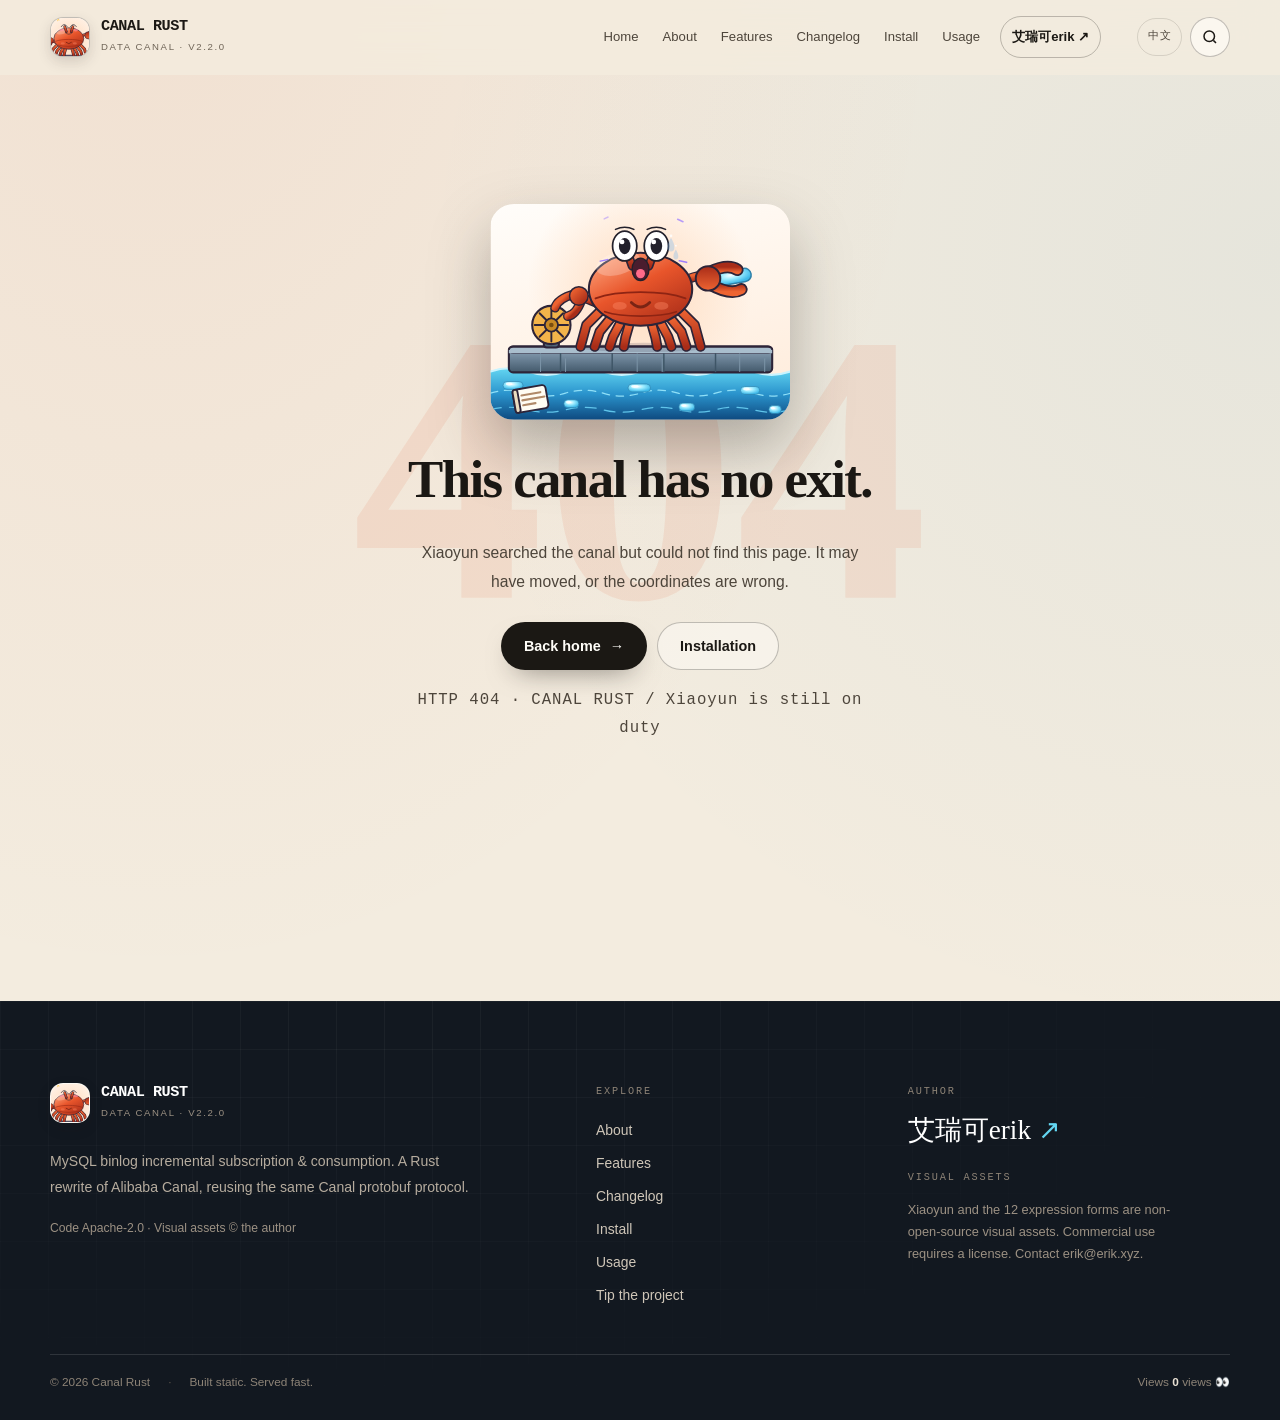
==== site/404.en.html @ bea49a5a "feat(site): 中英文官网、站内搜索、图片弹框与 SEO 新增 site/ 静态站点，覆盖首页、项目介绍、功能迭代、版本日志、安装文档、使用说明与 404。  - 中英文页面与独立图片资源，提" ====
<!DOCTYPE html>
<html lang="en">
<head>
  <meta charset="utf-8">
  <meta name="viewport" content="width=device-width, initial-scale=1">
  <title>404 · This canal has no exit · Canal Rust</title>
  <meta name="description" content="Page not found. Return to the Canal Rust homepage or read the installation and usage guides.">
  <meta name="theme-color" content="#f3ecdf">
  <meta name="author" content="艾瑞可erik">
  <meta name="robots" content="noindex,follow">
  <meta name="application-name" content="Canal Rust">
  <script>
    (function () {
      document.documentElement.classList.add('js');
      var p = location.pathname;
      if (p === '/canal') { location.replace('/canal/'); return; }
      if (p.indexOf('/canal/') === 0) {
        var base = document.createElement('base');
        base.href = '/canal/';
        document.head.insertBefore(base, document.head.firstChild);
      }
    })();
  </script>
  <link rel="icon" href="assets/img/pet-top-en.svg" type="image/svg+xml">
  <link rel="stylesheet" href="assets/css/core.css">
  <link rel="stylesheet" href="assets/css/error.css">
  <link rel="stylesheet" href="assets/css/lightbox.css">
  <link rel="stylesheet" href="assets/css/search.css">
  <noscript><style>.js .reveal{opacity:1;transform:none}</style></noscript>
  <script defer src="assets/js/site.js"></script>
  <script defer src="assets/js/search.js"></script>
</head>
<body>
  <a class="skip-link" href="404.en.html#main">Skip to main content</a>

  <header class="site-header">
    <div class="header-inner">
      <a class="brand" href="index.en.html" aria-label="Canal Rust home">
        <span class="brand-mark"><img src="assets/img/pet-top-en.svg" alt="" width="40" height="40"></span>
        <span><span class="brand-name">CANAL RUST</span><span class="brand-sub">DATA CANAL · v2.2.0</span></span>
      </a>
      <nav class="site-nav" id="site-nav" aria-label="Main navigation">
        <a href="index.en.html">Home</a>
        <a href="about.en.html">About</a>
        <a href="features.en.html">Features</a>
        <a href="changelog.en.html">Changelog</a>
        <a href="install.en.html">Install</a>
        <a href="usage.en.html">Usage</a>
        <a class="nav-author" href="https://erik.xyz" target="_blank" rel="noopener">艾瑞可erik <span aria-hidden="true">↗</span></a>
      </nav>
      <div class="header-tools">
        <a class="lang-switch" href="404.html" hreflang="zh-CN" lang="zh-CN" aria-label="Switch to Chinese">中文</a>
        <button class="search-toggle" type="button" aria-label="Search" aria-haspopup="dialog"><svg viewBox="0 0 24 24" width="18" height="18" fill="none" stroke="currentColor" stroke-width="2" aria-hidden="true"><circle cx="11" cy="11" r="7"/><path d="m20 20-3.5-3.5"/></svg></button>
        <button class="nav-toggle" type="button" aria-expanded="false" aria-controls="site-nav" aria-label="Open navigation menu">
          <span></span><span></span><span></span>
        </button>
      </div>
    </div>
  </header>

  <main id="main">

    <section class="error-page">
      <span class="error-code" aria-hidden="true">404</span>
      <div class="error-inner">
        <img class="error-pet" src="assets/img/pet-terrified-en.svg"
             alt="Xiaoyun · Terrified: Xiaoyun cannot find this page by the canal" width="720" height="520" fetchpriority="high">
        <h1>This canal has no exit.</h1>
        <p>Xiaoyun searched the canal but could not find this page. It may have moved, or the coordinates are wrong.</p>
        <div class="error-actions">
          <a class="btn btn-primary" href="index.en.html">Back home <span class="arrow" aria-hidden="true">→</span></a>
          <a class="btn btn-ghost" href="install.en.html">Installation</a>
        </div>
        <p class="error-hint">HTTP 404 · CANAL RUST / Xiaoyun is still on duty</p>
      </div>
    </section>

  </main>

  <footer class="site-footer">
    <div class="container">
      <div class="footer-grid">
        <div class="footer-intro">
          <a class="brand brand--footer" href="index.en.html" aria-label="Canal Rust home">
            <span class="brand-mark"><img src="assets/img/pet-top-en.svg" alt="" width="40" height="40"></span>
            <span><span class="brand-name">CANAL RUST</span><span class="brand-sub">DATA CANAL · v2.2.0</span></span>
          </a>
          <p>MySQL binlog incremental subscription &amp; consumption. A Rust rewrite of Alibaba Canal, reusing the same Canal protobuf protocol.</p>
          <p class="footer-license">Code Apache-2.0 · Visual assets © the author</p>
        </div>
        <nav class="footer-nav" aria-label="Footer navigation">
          <p class="footer-kicker">EXPLORE</p>
          <a href="about.en.html">About</a>
          <a href="features.en.html">Features</a>
          <a href="changelog.en.html">Changelog</a>
          <a href="install.en.html">Install</a>
          <a href="usage.en.html">Usage</a>
          <a href="index.en.html#support">Tip the project</a>
        </nav>
        <div class="footer-meta">
          <p class="footer-kicker">AUTHOR</p>
          <a class="footer-author" href="https://erik.xyz" target="_blank" rel="noopener">艾瑞可erik <span aria-hidden="true">↗</span></a>
          <p class="footer-kicker">VISUAL ASSETS</p>
          <p>Xiaoyun and the 12 expression forms are non-open-source visual assets. Commercial use requires a license. Contact erik@erik.xyz.</p>
        </div>
      </div>
      <div class="footer-bottom">
        <span>© 2026 Canal Rust</span><span class="footer-dot" aria-hidden="true">·</span><span>Built static. Served fast.</span>
        <div class="footer-info" id="busuanzi"><script async src="//busuanzi.ibruce.info/busuanzi/2.3/busuanzi.pure.mini.js"></script> <span id="busuanzi_container_page_pv"><span data-i18n="post.readA">Views</span> <b id="busuanzi_value_page_pv">0</b> <span data-i18n="post.readB">views 👀</span></span></div>
      </div>
    </div>
  </footer>

  <button class="backtop" id="backtop" type="button" aria-label="Back to top">
    <img src="assets/img/pet-top-en.svg" alt="" width="64" height="64" loading="lazy">
  </button>
</body>
</html>
---- site/assets/css/core.css ----
/* Canal Rust — shared shell, type, navigation, footer, utilities */

:root {
  --paper: #f3ecdf;
  --paper-2: #fbf7ef;
  --paper-3: #fffdf8;
  --ink: #1b1814;
  --ink-soft: #4d453b;
  --muted: #6f6558;
  --rust: #d9471f;
  --rust-deep: #a82c18;
  --water: #146a96;
  --water-light: #63d6f2;
  --gold: #e9a93c;
  --night: #121820;
  --night-2: #1a2330;
  --line: rgba(27, 24, 20, .13);
  --line-strong: rgba(27, 24, 20, .26);
  --sans: "Inter", "SF Pro Text", -apple-system, BlinkMacSystemFont, "Segoe UI",
    "PingFang SC", "Hiragino Sans GB", "Microsoft YaHei", "Noto Sans CJK SC", sans-serif;
  --serif: "Iowan Old Style", "Palatino Linotype", "Songti SC", "Noto Serif CJK SC",
    "Source Han Serif SC", "SimSun", serif;
  --mono: "SFMono-Regular", "Cascadia Code", "JetBrains Mono", "Noto Sans Mono CJK SC",
    Consolas, ui-monospace, monospace;
  --max: 1180px;
  --radius: 18px;
  --shadow: 0 24px 60px -30px rgba(27, 24, 20, .45);
}

*, *::before, *::after { box-sizing: border-box; }

html { scroll-behavior: smooth; color-scheme: light; }

body {
  margin: 0;
  font-family: var(--sans);
  font-size: 16px;
  line-height: 1.65;
  color: var(--ink);
  background-color: var(--paper);
  background-image:
    radial-gradient(ellipse at 12% -4%, rgba(217, 71, 31, .07), transparent 50%),
    radial-gradient(ellipse at 100% 18%, rgba(22, 118, 168, .06), transparent 48%);
  -webkit-font-smoothing: antialiased;
  text-rendering: optimizeLegibility;
}

body.nav-open { overflow: hidden; }

img, svg { display: block; max-width: 100%; }
a { color: inherit; text-decoration: none; }
button, input { font: inherit; }
h1, h2, h3, h4, p, ul, ol, dl, dd, figure { margin: 0; }
ul, ol { padding: 0; list-style: none; }

::selection { background: var(--rust); color: #fff; }
:focus-visible { outline: 2px solid var(--water); outline-offset: 3px; }

.container { width: min(var(--max), calc(100% - 48px)); margin-inline: auto; }

.skip-link {
  position: fixed; left: 16px; top: -64px; z-index: 200;
  padding: 10px 16px; border-radius: 0 0 10px 10px;
  background: var(--ink); color: var(--paper-3);
  transition: top .2s ease;
}
.skip-link:focus { top: 0; }

.sr-only {
  position: absolute; width: 1px; height: 1px; padding: 0; margin: -1px;
  overflow: hidden; clip: rect(0 0 0 0); white-space: nowrap; border: 0;
}

.mono { font-family: var(--mono); font-variant-numeric: tabular-nums; }
.muted { color: var(--muted); }
.accent { color: var(--rust-deep); }
.nowrap { white-space: nowrap; }

/* ---------- Header ---------- */

.site-header {
  position: sticky; top: 0; z-index: 100;
  background: rgba(243, 236, 223, .82);
  -webkit-backdrop-filter: blur(18px) saturate(1.15);
  backdrop-filter: blur(18px) saturate(1.15);
  border-bottom: 1px solid transparent;
  transition: background .25s ease, border-color .25s ease;
}
.site-header.is-scrolled {
  background: rgba(243, 236, 223, .95);
  border-bottom-color: var(--line);
}

.header-inner {
  width: min(var(--max), calc(100% - 48px));
  margin-inline: auto;
  min-height: 74px;
  display: flex; align-items: center; gap: 30px;
}

.brand { display: inline-flex; align-items: center; gap: 11px; flex: 0 0 auto; }
.brand-mark {
  width: 40px; height: 40px; border-radius: 13px; overflow: hidden;
  border: 1px solid var(--line-strong); background: var(--paper-2);
  box-shadow: 0 5px 14px rgba(27, 24, 20, .14);
}
.brand-mark img { width: 100%; height: 100%; object-fit: cover; }
.brand-name {
  display: block; font-family: var(--mono); font-weight: 700;
  font-size: .95rem; line-height: 1; letter-spacing: -.03em;
}
.brand-sub {
  display: block; margin-top: 5px; color: var(--muted);
  font-size: .6rem; letter-spacing: .17em; text-transform: uppercase;
}

.site-nav { margin-left: auto; display: flex; align-items: center; gap: 2px; }
.site-nav a {
  padding: 9px 11px; border-radius: 999px;
  color: var(--ink-soft); font-size: .82rem; white-space: nowrap;
  transition: color .18s ease, background .18s ease;
}
.site-nav a:hover { color: var(--ink); background: rgba(27, 24, 20, .055); }
.site-nav a[aria-current="page"] {
  color: var(--rust-deep); background: rgba(217, 71, 31, .09); font-weight: 650;
}
.site-nav .nav-author {
  margin-left: 7px; border: 1px solid var(--line-strong);
  color: var(--ink); font-weight: 600;
}
.site-nav .nav-author:hover { border-color: var(--ink); background: transparent; }

.nav-toggle {
  display: none; width: 42px; height: 42px; margin-left: auto;
  border: 1px solid var(--line-strong); border-radius: 50%;
  background: var(--paper-2); cursor: pointer;
  align-items: center; justify-content: center; flex-direction: column; gap: 5px;
}

.header-tools { display: flex; align-items: center; gap: 8px; margin-left: 6px; flex: 0 0 auto; }
.header-tools .nav-toggle { margin-left: 0; }
.search-toggle {
  width: 40px; height: 40px; padding: 0; flex: 0 0 auto;
  display: inline-flex; align-items: center; justify-content: center;
  border: 1px solid var(--line-strong); border-radius: 50%;
  background: var(--paper-2); color: var(--ink); cursor: pointer;
  transition: border-color .18s ease, background .18s ease, transform .18s ease;
}
.search-toggle:hover { border-color: var(--ink); background: var(--paper-3); transform: translateY(-1px); }
.lang-switch {
  display: inline-flex; align-items: center; justify-content: center;
  min-width: 42px; height: 38px; padding: 0 10px;
  border: 1px solid var(--line); border-radius: 999px;
  color: var(--ink-soft); font-family: var(--mono); font-size: .68rem;
  letter-spacing: .04em; white-space: nowrap;
  transition: color .18s ease, border-color .18s ease, background .18s ease;
}
.lang-switch:hover { color: var(--ink); border-color: var(--ink); background: var(--paper-3); }
.nav-toggle span {
  width: 16px; height: 1.5px; background: var(--ink); border-radius: 2px;
  transition: transform .22s ease, opacity .22s ease;
}
body.nav-open .nav-toggle span:nth-child(1) { transform: translateY(6.5px) rotate(45deg); }
body.nav-open .nav-toggle span:nth-child(2) { opacity: 0; }
body.nav-open .nav-toggle span:nth-child(3) { transform: translateY(-6.5px) rotate(-45deg); }

/* ---------- Type & sections ---------- */

.eyebrow {
  display: inline-flex; align-items: center; gap: 9px;
  font-family: var(--mono); font-size: .7rem; letter-spacing: .15em;
  text-transform: uppercase; color: var(--rust-deep);
}
.eyebrow::before {
  content: ""; width: 7px; height: 7px; border-radius: 50%;
  background: var(--rust); box-shadow: 0 0 0 4px rgba(217, 71, 31, .12);
}

.section { padding: clamp(64px, 8.5vw, 116px) 0; }
.section + .section { border-top: 1px solid var(--line); }
.band { background: var(--paper-2); border-block: 1px solid var(--line); }
section[id] { scroll-margin-top: 96px; }

.section-head {
  display: grid; grid-template-columns: 120px minmax(0, 1fr);
  gap: 36px; margin-bottom: clamp(32px, 5vw, 56px);
}
.section-index {
  padding-top: 10px; font-family: var(--mono); font-size: .7rem;
  letter-spacing: .16em; text-transform: uppercase; color: var(--rust-deep);
}
.section-title {
  max-width: 820px; font-family: var(--serif); font-weight: 700;
  font-size: clamp(2rem, 3.7vw, 3.35rem); line-height: 1.08;
  letter-spacing: -.035em; text-wrap: balance;
}
.section-lede {
  max-width: 650px; margin-top: 17px;
  color: var(--ink-soft); font-size: 1rem; line-height: 1.8;
}

.page-hero {
  position: relative; overflow: hidden;
  padding: clamp(48px, 6vw, 88px) 0 clamp(28px, 4vw, 52px);
}
.page-hero .eyebrow { margin-bottom: 24px; }
.page-hero h1 {
  max-width: 980px; font-family: var(--serif); font-weight: 700;
  font-size: clamp(2.8rem, 6.2vw, 5.3rem); line-height: 1.02;
  letter-spacing: -.04em; text-wrap: balance;
}
.page-hero + .section { padding-top: clamp(36px, 5vw, 64px); }
.page-hero .lede {
  max-width: 720px; margin-top: 24px;
  color: var(--ink-soft); font-size: clamp(1rem, 1.5vw, 1.15rem);
  line-height: 1.85;
}
.page-hero-meta {
  display: flex; flex-wrap: wrap; gap: 8px 10px; margin-top: 28px;
}
.page-hero-meta span {
  padding: 6px 11px; border: 1px solid var(--line);
  border-radius: 999px; background: rgba(255, 253, 248, .5);
  font-family: var(--mono); font-size: .68rem; color: var(--ink-soft);
}

/* ---------- Buttons & chips ---------- */

.btn {
  display: inline-flex; align-items: center; justify-content: center; gap: 9px;
  min-height: 48px; padding: 0 22px; border-radius: 999px;
  border: 1px solid transparent; cursor: pointer;
  font-size: .9rem; font-weight: 650; line-height: 1;
  transition: background .2s ease, color .2s ease, border-color .2s ease,
    transform .2s ease, box-shadow .2s ease;
}
.btn:hover { transform: translateY(-2px); }
.btn .arrow { transition: transform .2s ease; }
.btn:hover .arrow { transform: translateX(3px); }
.btn-primary {
  background: var(--ink); color: var(--paper-3);
  box-shadow: 0 12px 28px -14px rgba(27, 24, 20, .6);
}
.btn-primary:hover { background: var(--rust-deep); }
.btn-ghost {
  border-color: var(--line-strong); background: rgba(255, 253, 248, .45);
  color: var(--ink);
}
.btn-ghost:hover { border-color: var(--ink); background: var(--paper-3); }
.btn-small { min-height: 40px; padding: 0 16px; font-size: .8rem; }

.tag {
  display: inline-flex; align-items: center; gap: 6px;
  padding: 5px 10px; border-radius: 999px;
  border: 1px solid var(--line); background: var(--paper-3);
  font-family: var(--mono); font-size: .66rem; color: var(--ink-soft);
}
.tag-rust { border-color: rgba(217, 71, 31, .3); color: var(--rust-deep); background: rgba(217, 71, 31, .07); }
.tag-water { border-color: rgba(22, 118, 168, .3); color: var(--water); background: rgba(22, 118, 168, .07); }

/* ---------- Code, tables, callouts ---------- */

.code-block {
  overflow: hidden; border-radius: 14px; border: 1px solid rgba(255, 255, 255, .09);
  background: #141b24; color: #dfe7ef;
  box-shadow: 0 24px 50px -28px rgba(0, 0, 0, .7);
}
.code-head {
  display: flex; align-items: center; justify-content: space-between; gap: 12px;
  padding: 10px 14px; border-bottom: 1px solid rgba(255, 255, 255, .08);
  font-family: var(--mono); font-size: .66rem; color: #8d9aa8;
}
.code-copy {
  padding: 3px 8px; border: 1px solid rgba(255, 255, 255, .14);
  border-radius: 6px; background: transparent; color: #b7c2cd;
  font-family: var(--mono); font-size: .64rem; cursor: pointer;
  transition: color .18s ease, border-color .18s ease;
}
.code-copy:hover { color: #fff; border-color: rgba(255, 255, 255, .4); }
.code-block pre {
  margin: 0; padding: 18px; overflow-x: auto;
  font-family: var(--mono); font-size: .8rem; line-height: 1.75;
  tab-size: 2;
}
.code-block code { font-family: inherit; }
.code-block .c { color: #7f8c9a; }
.code-block .p { color: var(--water-light); }
.code-block .s { color: #f0b27a; }

.table-wrap {
  overflow-x: auto; border: 1px solid var(--line); border-radius: 16px;
  background: var(--paper-2);
}
table { width: 100%; border-collapse: collapse; font-size: .87rem; }
th {
  padding: 13px 18px; text-align: left; white-space: nowrap;
  border-bottom: 1px solid var(--line); background: rgba(27, 24, 20, .035);
  font-family: var(--mono); font-size: .66rem; letter-spacing: .1em;
  text-transform: uppercase; color: var(--muted); font-weight: 600;
}
td { padding: 14px 18px; border-top: 1px solid var(--line); vertical-align: top; }
tbody tr:first-child td { border-top: 0; }
td code, p code, li code {
  padding: 2px 6px; border-radius: 5px; background: rgba(27, 24, 20, .06);
  font-family: var(--mono); font-size: .82em; color: var(--rust-deep);
}

.callout {
  position: relative; padding: 18px 22px 18px 24px;
  border-left: 3px solid var(--rust); border-radius: 0 14px 14px 0;
  background: rgba(217, 71, 31, .065); color: var(--ink-soft);
  font-size: .9rem; line-height: 1.75;
}
.callout strong { color: var(--ink); }
.callout.info { border-left-color: var(--water); background: rgba(22, 118, 168, .06); }
.callout.warn { border-left-color: var(--gold); background: rgba(233, 169, 60, .11); }
.callout .pet-note {
  position: absolute; right: 10px; bottom: -14px; width: 70px; height: auto;
  opacity: .95; pointer-events: none;
}

/* ---------- Footer ---------- */

.site-footer {
  position: relative; overflow: hidden; margin-top: clamp(60px, 8vw, 100px);
  background: var(--night); color: #e8e0d3;
}
.site-footer::before {
  content: ""; position: absolute; inset: 0; pointer-events: none;
  background-image:
    linear-gradient(rgba(255, 255, 255, .045) 1px, transparent 1px),
    linear-gradient(90deg, rgba(255, 255, 255, .045) 1px, transparent 1px);
  background-size: 48px 48px;
  -webkit-mask-image: radial-gradient(ellipse at 30% 0%, #000, transparent 72%);
  mask-image: radial-gradient(ellipse at 30% 0%, #000, transparent 72%);
}
.site-footer .container { position: relative; z-index: 1; }
.footer-grid {
  display: grid; grid-template-columns: 1.7fr .9fr 1.1fr;
  gap: 48px; padding: clamp(48px, 7vw, 82px) 0 42px;
}
.brand--footer .brand-mark { border-color: rgba(255, 255, 255, .22); }
.brand--footer .brand-name { color: #fff; }
.brand--footer .brand-sub { color: #9c9183; }
.footer-intro p {
  max-width: 420px; margin-top: 18px;
  color: #b6ac9e; font-size: .88rem; line-height: 1.8;
}
.footer-license { margin-top: 14px; color: #9c9183 !important; font-size: .76rem !important; }
.footer-kicker {
  margin-bottom: 14px; font-family: var(--mono); font-size: .64rem;
  letter-spacing: .18em; text-transform: uppercase; color: #8d8376;
}
.footer-nav a {
  display: block; padding: 5px 0; color: #cfc6b8; font-size: .87rem;
  transition: color .18s ease;
}
.footer-nav a:hover { color: #fff; }
.footer-author {
  display: inline-block; margin-bottom: 22px;
  font-family: var(--serif); font-size: 1.7rem; line-height: 1.2; color: #fff;
}
.footer-author span { color: var(--water-light); }
.footer-meta p:not(.footer-kicker) { max-width: 280px; color: #9c9183; font-size: .8rem; line-height: 1.7; }
.footer-bottom {
  display: flex; flex-wrap: wrap; align-items: center; gap: 10px 18px;
  padding: 18px 0 28px; border-top: 1px solid rgba(255, 255, 255, .12);
  color: #8d8376; font-size: .74rem;
}
.footer-info { margin-left: auto; }
.footer-info b { color: #e8e0d3; font-weight: 600; }
.footer-dot { color: #5d554b; }

/* ---------- Back to top ---------- */

.backtop {
  --scroll: 0;
  position: fixed; right: clamp(14px, 2.4vw, 28px); bottom: clamp(14px, 2.4vw, 28px);
  z-index: 90; width: 64px; height: 64px; padding: 0;
  border: 0; border-radius: 50%; background: transparent; cursor: pointer;
  opacity: 0; visibility: hidden; transform: translateY(14px) scale(.9);
  transition: opacity .25s ease, transform .25s ease, visibility .25s ease;
}
.backtop.is-visible { opacity: 1; visibility: visible; transform: none; }
.backtop::before {
  content: ""; position: absolute; inset: 0; border-radius: 50%;
  background: conic-gradient(var(--rust) calc(var(--scroll) * 1%), rgba(27, 24, 20, .16) 0);
  -webkit-mask: radial-gradient(farthest-side, transparent calc(100% - 5px), #000 calc(100% - 4px));
  mask: radial-gradient(farthest-side, transparent calc(100% - 5px), #000 calc(100% - 4px));
}
.backtop img {
  width: 100%; height: 100%; border-radius: 50%; object-fit: cover;
  border: 4px solid var(--paper-2); background: var(--paper-2);
  box-shadow: 0 12px 32px -10px rgba(27, 24, 20, .5);
  transition: transform .2s ease;
}
.backtop:hover img { transform: scale(1.06) rotate(-3deg); }

/* ---------- Motion ---------- */

.js .reveal { opacity: 0; transform: translateY(18px); }
.js .reveal.is-visible {
  opacity: 1; transform: none;
  transition: opacity .65s ease, transform .65s cubic-bezier(.2, .7, .2, 1);
}

@media (prefers-reduced-motion: reduce) {
  html { scroll-behavior: auto; }
  *, *::before, *::after { animation-duration: .01ms !important; animation-iteration-count: 1 !important; }
  .js .reveal { opacity: 1; transform: none; }
  .btn:hover, .backtop:hover img { transform: none; }
}

/* ---------- Responsive shell ---------- */

@media (max-width: 1020px) {
  .site-nav a { padding-inline: 9px; font-size: .78rem; }
  .footer-grid { grid-template-columns: 1.4fr 1fr; }
  .footer-meta { grid-column: 1 / -1; display: grid; grid-template-columns: 1fr 1fr; gap: 0 32px; }
}

@media (max-width: 900px) {
  .nav-toggle { display: inline-flex; }
  .header-tools { margin-left: auto; gap: 6px; }
  .site-nav {
    position: fixed; left: 0; right: 0; top: 74px;
    display: flex; flex-direction: column; align-items: stretch; gap: 0;
    max-height: calc(100vh - 74px); overflow-y: auto;
    padding: 14px 24px 26px;
    background: var(--paper-2); border-bottom: 1px solid var(--line);
    box-shadow: 0 30px 50px -24px rgba(27, 24, 20, .35);
    opacity: 0; visibility: hidden; pointer-events: none;
    transform: translateY(-8px);
    transition: opacity .2s ease, transform .2s ease, visibility .2s ease;
  }
  body.nav-open .site-nav {
    opacity: 1; visibility: visible; pointer-events: auto; transform: none;
  }
  .site-nav a {
    padding: 15px 6px; border-radius: 0; border-bottom: 1px solid var(--line);
    font-size: 1rem;
  }
  .site-nav .nav-author {
    margin: 14px 0 0; padding: 13px; text-align: center; border-radius: 999px;
  }
  .section-head { grid-template-columns: 1fr; gap: 10px; }
  .section-index { padding-top: 0; }
}

@media (max-width: 640px) {
  .container, .header-inner { width: calc(100% - 36px); }
  .header-inner { min-height: 68px; gap: 14px; }
  .brand-mark { width: 36px; height: 36px; }
  .brand-sub { display: none; }
  .header-tools { gap: 5px; }
  .search-toggle { width: 38px; height: 38px; }
  .lang-switch { min-width: 36px; height: 34px; padding: 0 8px; font-size: .6rem; }
  .site-nav { top: 68px; max-height: calc(100vh - 68px); padding-inline: 18px; }
  .footer-grid { grid-template-columns: 1fr; gap: 34px; padding-top: 46px; }
  .footer-meta { grid-column: auto; display: block; }
  .footer-author { font-size: 1.45rem; }
  .footer-bottom { gap: 8px 14px; }
  .footer-info { margin-left: 0; width: 100%; }
  .backtop { width: 58px; height: 58px; }
  .page-hero h1 { letter-spacing: -.03em; }
}

/* No-JS fallback: keep the mobile navigation reachable. */
html:not(.js) .nav-toggle { display: none; }
@media (max-width: 900px) {
  html:not(.js) .site-nav {
    position: static; display: flex; flex-direction: column; align-items: stretch;
    max-height: none; overflow: visible; padding: 4px 0 12px;
    background: transparent; border-bottom: 0; box-shadow: none;
    opacity: 1; visibility: visible; pointer-events: auto; transform: none;
  }
}
@media (max-width: 900px) {
  html:not(.js) .header-inner { flex-wrap: wrap; }
  html:not(.js) .site-nav { flex-basis: 100%; margin-left: 0; }
}
html:not(.js) .code-copy, html:not(.js) .search-toggle { display: none; }
---- site/assets/css/error.css ----
/* ---------- 404 ---------- */

.error-page {
  position: relative; overflow: hidden; display: grid; place-items: center;
  min-height: calc(100vh - 74px); padding: 60px 0 90px; text-align: center;
}
.error-code {
  position: absolute; left: 50%; top: 50%; transform: translate(-50%, -57%);
  font-family: var(--serif); font-weight: 700; line-height: .7;
  font-size: clamp(10rem, 30vw, 26rem); color: rgba(217, 71, 31, .09);
  pointer-events: none; user-select: none;
}
.error-inner { position: relative; z-index: 1; max-width: 580px; }
.error-pet {
  width: min(300px, 62vw); height: auto; margin: 0 auto 16px;
  border-radius: 24px; filter: drop-shadow(0 28px 30px rgba(27, 24, 20, .3));
  animation: error-float 6s ease-in-out infinite;
}
.error-page h1 { font-family: var(--serif); font-size: clamp(2rem, 4.2vw, 3.3rem); letter-spacing: -.03em; }
.error-page p { max-width: 460px; margin: 16px auto 0; color: var(--ink-soft); font-size: .98rem; line-height: 1.8; }
.error-actions { display: flex; flex-wrap: wrap; justify-content: center; gap: 10px; margin-top: 26px; }
.error-hint { margin-top: 34px; color: var(--muted); font-family: var(--mono); font-size: .64rem; letter-spacing: .06em; }


@keyframes error-float {
  0%, 100% { transform: translateY(0) rotate(-2deg); }
  50% { transform: translateY(-10px) rotate(-1deg); }
}

@media (max-width: 680px) {
  .error-page { min-height: calc(100vh - 68px); }
}
---- site/assets/css/search.css ----
/* Canal Rust — site search */

body.search-open { overflow: hidden; }

.search-dialog {
  width: min(720px, 94vw);
  max-width: none;
  max-height: min(80vh, 720px);
  margin: auto;
  padding: 0;
  border: 0;
  border-radius: 20px;
  background: var(--paper-2);
  color: var(--ink);
  box-shadow: 0 40px 100px -40px rgba(0, 0, 0, .7);
  overflow: hidden;
}
.search-dialog::backdrop {
  background: rgba(8, 11, 16, .55);
  -webkit-backdrop-filter: blur(6px);
  backdrop-filter: blur(6px);
}
.search-shell { display: flex; flex-direction: column; max-height: min(80vh, 720px); }
.search-head {
  display: flex; align-items: center; gap: 10px;
  padding: 14px 16px; border-bottom: 1px solid var(--line);
}
.search-head > svg { flex: 0 0 auto; color: var(--muted); }
.search-input {
  flex: 1 1 auto; min-width: 0; padding: 2px 0;
  -webkit-appearance: none; appearance: none;
  border: 0; outline: 0; background: transparent;
  color: var(--ink); font-size: 1.05rem; line-height: 1.5;
}
.search-input::placeholder { color: var(--muted); }
.search-input::-webkit-search-cancel-button { -webkit-appearance: none; appearance: none; }
.search-close {
  width: 34px; height: 34px; padding: 0; flex: 0 0 auto;
  border: 0; border-radius: 50%; background: transparent;
  color: var(--muted); font-size: 1.35rem; line-height: 1; cursor: pointer;
}
.search-close:hover { background: rgba(27, 24, 20, .06); color: var(--ink); }
.search-status {
  padding: 10px 18px 2px; min-height: 1.7em;
  color: var(--muted); font-size: .78rem;
}
.search-results {
  flex: 1 1 auto; overflow-y: auto;
  margin: 0; padding: 6px 10px 10px; list-style: none;
}
.search-result {
  display: block; padding: 10px 10px; border-radius: 12px;
  border: 1px solid transparent;
}
.search-result:hover, .search-result.is-selected {
  border-color: var(--line); background: rgba(217, 71, 31, .06);
}
.search-result-head { display: flex; align-items: baseline; gap: 8px; flex-wrap: wrap; }
.search-result-title { color: var(--ink); font-size: .92rem; font-weight: 650; line-height: 1.45; }
.search-result-lang {
  padding: 1px 6px; border: 1px solid var(--line); border-radius: 999px;
  color: var(--muted); font-family: var(--mono); font-size: .54rem;
  letter-spacing: .04em; white-space: nowrap;
}
.search-result-snippet {
  display: block; margin-top: 4px;
  color: var(--ink-soft); font-size: .78rem; line-height: 1.65;
  overflow-wrap: anywhere;
}
.search-result-snippet mark {
  padding: 0 2px; border-radius: 3px;
  background: rgba(217, 71, 31, .17); color: inherit;
}
.search-empty {
  padding: 28px 18px; color: var(--muted);
  font-size: .9rem; text-align: center;
}
.search-hint {
  padding: 10px 18px 13px; border-top: 1px solid var(--line);
  color: var(--muted); font-family: var(--mono);
  font-size: .6rem; letter-spacing: .04em;
}

@media (max-width: 680px) {
  .search-dialog { width: 96vw; border-radius: 16px; }
  .search-shell { max-height: min(84vh, 680px); }
  .search-input { font-size: 1rem; }
  .search-result-title { font-size: .86rem; }
  .search-result-snippet { font-size: .74rem; }
  .search-hint { font-size: .55rem; }
}
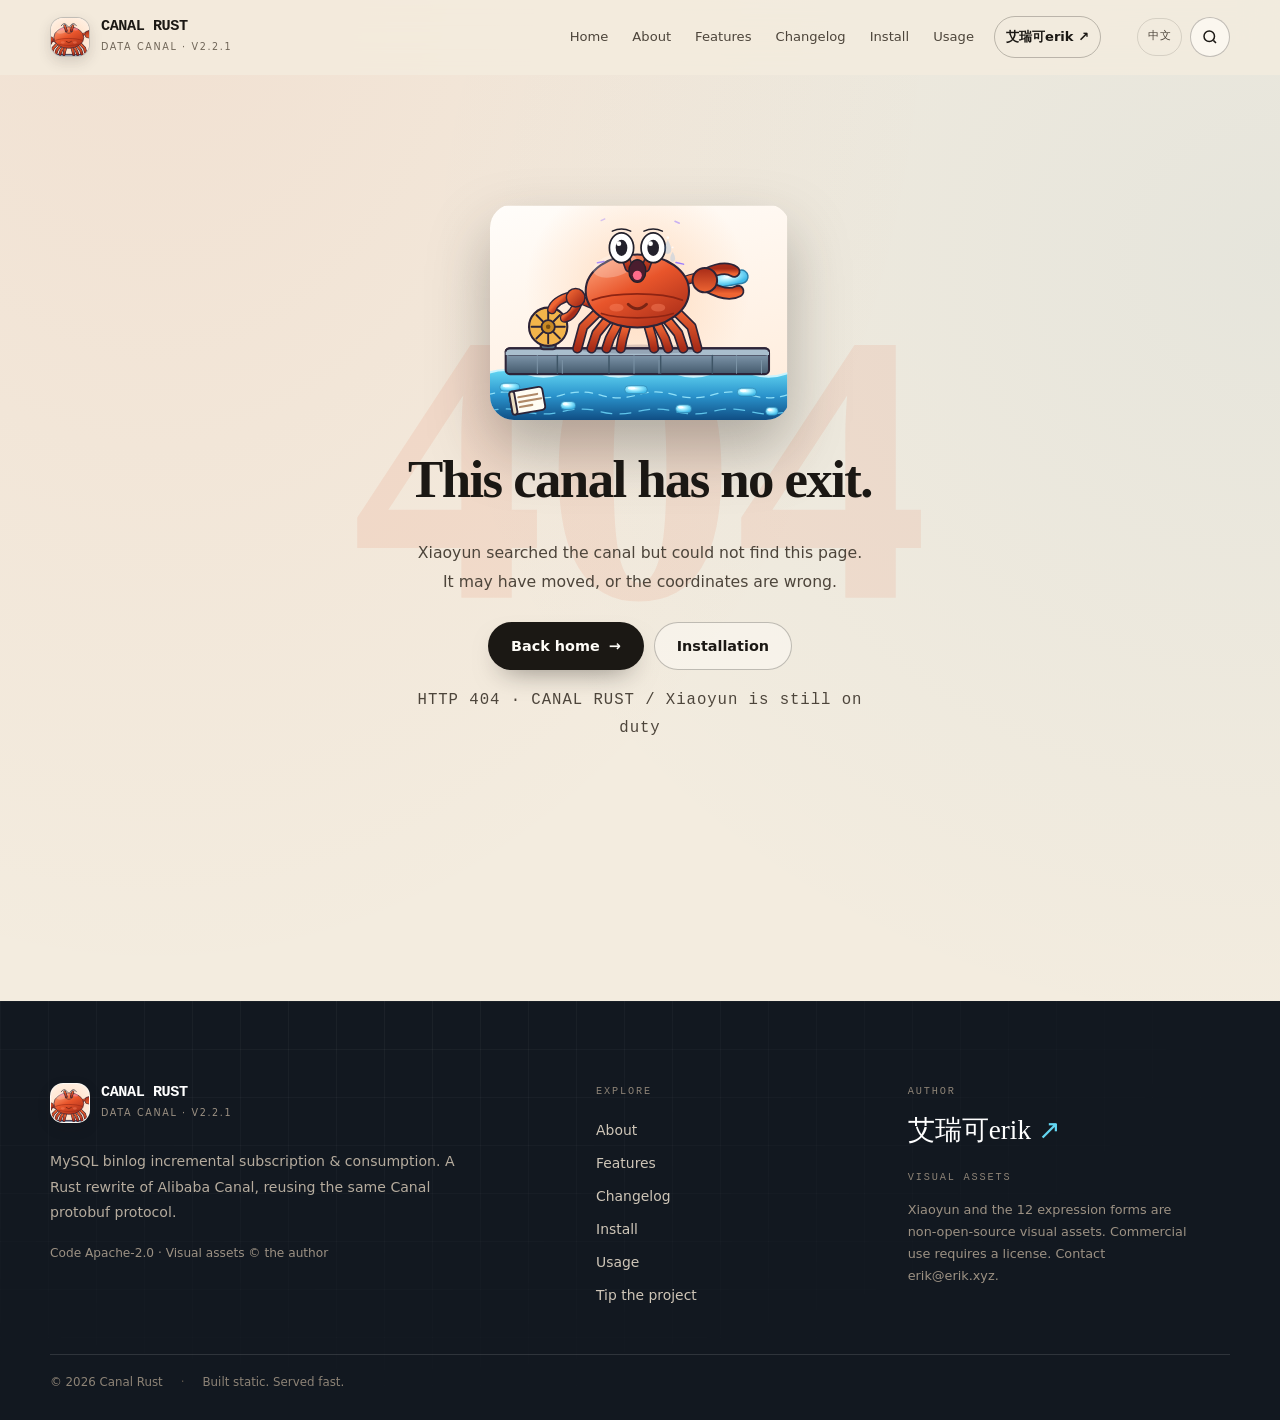
==== commit d26db921: "chore(release): v2.2.1 — 安全加固、依赖清理与官网更新 - Admin API 与 /metrics 复用 auth_token；client_id/destination 限" ====
--- a/site/404.en.html
+++ b/site/404.en.html
@@ -37,7 +37,7 @@
     <div class="header-inner">
       <a class="brand" href="index.en.html" aria-label="Canal Rust home">
         <span class="brand-mark"><img src="assets/img/pet-top-en.svg" alt="" width="40" height="40"></span>
-        <span><span class="brand-name">CANAL RUST</span><span class="brand-sub">DATA CANAL · v2.2.0</span></span>
+        <span><span class="brand-name">CANAL RUST</span><span class="brand-sub">DATA CANAL · v2.2.1</span></span>
       </a>
       <nav class="site-nav" id="site-nav" aria-label="Main navigation">
         <a href="index.en.html">Home</a>
@@ -83,7 +83,7 @@
         <div class="footer-intro">
           <a class="brand brand--footer" href="index.en.html" aria-label="Canal Rust home">
             <span class="brand-mark"><img src="assets/img/pet-top-en.svg" alt="" width="40" height="40"></span>
-            <span><span class="brand-name">CANAL RUST</span><span class="brand-sub">DATA CANAL · v2.2.0</span></span>
+            <span><span class="brand-name">CANAL RUST</span><span class="brand-sub">DATA CANAL · v2.2.1</span></span>
           </a>
           <p>MySQL binlog incremental subscription &amp; consumption. A Rust rewrite of Alibaba Canal, reusing the same Canal protobuf protocol.</p>
           <p class="footer-license">Code Apache-2.0 · Visual assets © the author</p>
@@ -106,7 +106,6 @@
       </div>
       <div class="footer-bottom">
         <span>© 2026 Canal Rust</span><span class="footer-dot" aria-hidden="true">·</span><span>Built static. Served fast.</span>
-        <div class="footer-info" id="busuanzi"><script async src="//busuanzi.ibruce.info/busuanzi/2.3/busuanzi.pure.mini.js"></script> <span id="busuanzi_container_page_pv"><span data-i18n="post.readA">Views</span> <b id="busuanzi_value_page_pv">0</b> <span data-i18n="post.readB">views 👀</span></span></div>
       </div>
     </div>
   </footer>
--- a/site/assets/css/core.css
+++ b/site/assets/css/core.css
@@ -16,12 +16,9 @@
   --night-2: #1a2330;
   --line: rgba(27, 24, 20, .13);
   --line-strong: rgba(27, 24, 20, .26);
-  --sans: "Inter", "SF Pro Text", -apple-system, BlinkMacSystemFont, "Segoe UI",
-    "PingFang SC", "Hiragino Sans GB", "Microsoft YaHei", "Noto Sans CJK SC", sans-serif;
-  --serif: "Iowan Old Style", "Palatino Linotype", "Songti SC", "Noto Serif CJK SC",
-    "Source Han Serif SC", "SimSun", serif;
-  --mono: "SFMono-Regular", "Cascadia Code", "JetBrains Mono", "Noto Sans Mono CJK SC",
-    Consolas, ui-monospace, monospace;
+  --sans: "Inter", "Noto Sans SC", "Noto Sans CJK SC", system-ui, sans-serif;
+  --serif: "Noto Serif SC", "Noto Serif CJK SC", "Source Han Serif SC", serif;
+  --mono: "JetBrains Mono", "Noto Sans Mono CJK SC", ui-monospace, monospace;
   --max: 1180px;
   --radius: 18px;
   --shadow: 0 24px 60px -30px rgba(27, 24, 20, .45);
@@ -367,8 +364,6 @@
   padding: 18px 0 28px; border-top: 1px solid rgba(255, 255, 255, .12);
   color: #8d8376; font-size: .74rem;
 }
-.footer-info { margin-left: auto; }
-.footer-info b { color: #e8e0d3; font-weight: 600; }
 .footer-dot { color: #5d554b; }
 
 /* ---------- Back to top ---------- */
@@ -460,7 +455,6 @@
   .footer-meta { grid-column: auto; display: block; }
   .footer-author { font-size: 1.45rem; }
   .footer-bottom { gap: 8px 14px; }
-  .footer-info { margin-left: 0; width: 100%; }
   .backtop { width: 58px; height: 58px; }
   .page-hero h1 { letter-spacing: -.03em; }
 }
